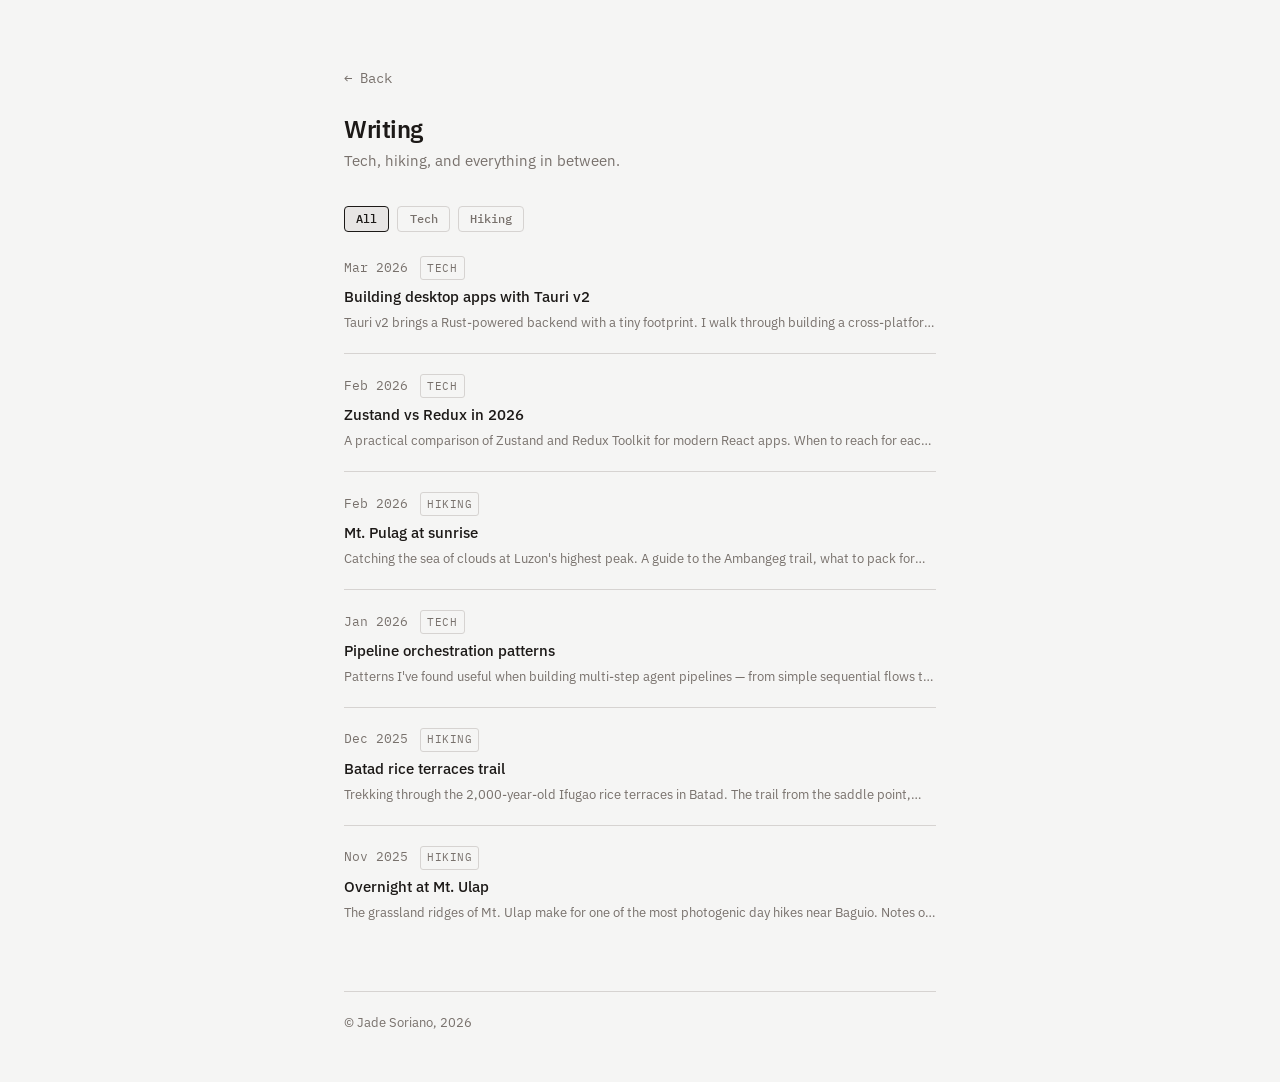
==== writing.html @ a35033ee "Initial commit: portfolio site with writing page and Spotify integration - Main page with intro, wri" ====
<!DOCTYPE html>
<html lang="en">
<head>
  <meta charset="UTF-8">
  <meta name="viewport" content="width=device-width, initial-scale=1.0">
  <title>Writing — Jade Soriano</title>

  <link rel="preconnect" href="https://fonts.googleapis.com">
  <link rel="preconnect" href="https://fonts.gstatic.com" crossorigin>
  <link href="https://fonts.googleapis.com/css2?family=IBM+Plex+Sans:ital,wght@0,300;0,400;0,500;0,600;1,300;1,400&family=IBM+Plex+Mono:wght@400;500&display=swap" rel="stylesheet">

  <link rel="icon" href="data:image/svg+xml,<svg xmlns='http://www.w3.org/2000/svg' viewBox='0 0 100 100'><text y='.9em' font-size='90'>~</text></svg>">

  <meta name="description" content="Writing by Jade Soriano — tech, hiking, and more.">

  <link rel="stylesheet" href="assets/css/styles.css">
</head>
<body>
  <main>
    <a href="index.html" class="back-link">&larr; Back</a>

    <header>
      <h1>Writing</h1>
      <p class="subtitle">Tech, hiking, and everything in between.</p>
    </header>

    <div class="filters">
      <button class="filter-btn active" data-filter="all">All</button>
      <button class="filter-btn" data-filter="tech">Tech</button>
      <button class="filter-btn" data-filter="hiking">Hiking</button>
    </div>

    <ul class="writing-list">
      <li id="tauri-v2" class="writing-item" data-category="tech" data-title="Building desktop apps with Tauri v2">
        <div class="writing-meta">
          <time>Mar 2026</time>
          <span class="writing-category">tech</span>
        </div>
        <h3>Building desktop apps with Tauri v2</h3>
        <p class="writing-snippet">Tauri v2 brings a Rust-powered backend with a tiny footprint. I walk through building a cross-platform desktop app from scratch...</p>
        <template class="writing-body">
          <p>Tauri v2 brings a Rust-powered backend with a tiny footprint. I walk through building a cross-platform desktop app from scratch, covering IPC, plugin system, and how it compares to Electron in real-world use.</p>
          <h4>Why Tauri?</h4>
          <p>If you've ever shipped an Electron app, you know the pain — <strong>200 MB+ bundles</strong>, high memory usage, and a Chromium instance per window. Tauri flips this by using the system webview and a Rust backend.</p>
          <ul>
            <li>Final binary size: <strong>~8 MB</strong> vs Electron's 200 MB+</li>
            <li>Memory usage: <strong>~30 MB</strong> idle vs 150 MB+</li>
            <li>Native OS integration via Rust plugins</li>
          </ul>
          <h4>Getting started</h4>
          <p>The v2 CLI scaffolds a project with your frontend framework of choice. I used <strong>React + TypeScript</strong> with Vite, but Svelte, Vue, and Solid all work out of the box.</p>
          <p>The IPC layer lets your frontend invoke Rust functions directly — type-safe and fast. No more REST APIs between your UI and backend logic.</p>
        </template>
      </li>

      <li id="zustand-vs-redux" class="writing-item" data-category="tech" data-title="Zustand vs Redux in 2026">
        <div class="writing-meta">
          <time>Feb 2026</time>
          <span class="writing-category">tech</span>
        </div>
        <h3>Zustand vs Redux in 2026</h3>
        <p class="writing-snippet">A practical comparison of Zustand and Redux Toolkit for modern React apps. When to reach for each, performance tradeoffs...</p>
        <template class="writing-body">
          <p>A practical comparison of Zustand and Redux Toolkit for modern React apps. When to reach for each, performance tradeoffs, and why I switched most of my projects to Zustand.</p>
          <h4>The case for Zustand</h4>
          <p>Zustand's API is <strong>remarkably simple</strong> — a single <code>create()</code> call gives you a store with no providers, no reducers, no action types. For most apps, this is all you need.</p>
          <h4>When Redux still wins</h4>
          <p>Redux Toolkit shines when you need <strong>middleware pipelines</strong>, time-travel debugging, or strict action logging. If your team is large and you want enforced patterns, RTK is still the safer bet.</p>
          <p>For everything else — side projects, small teams, fast iteration — Zustand gets out of the way and lets you <em>just write code</em>.</p>
        </template>
      </li>

      <li id="mt-pulag" class="writing-item" data-category="hiking" data-title="Mt. Pulag at sunrise">
        <div class="writing-meta">
          <time>Feb 2026</time>
          <span class="writing-category">hiking</span>
        </div>
        <h3>Mt. Pulag at sunrise</h3>
        <p class="writing-snippet">Catching the sea of clouds at Luzon's highest peak. A guide to the Ambangeg trail, what to pack for freezing temps...</p>
        <template class="writing-body">
          <p>Catching the sea of clouds at Luzon's highest peak. A guide to the Ambangeg trail, what to pack for freezing temps, and why this sunrise is worth the 2 AM start.</p>
          <h4>The trail</h4>
          <p>The <strong>Ambangeg trail</strong> is the easiest of the three routes — a well-maintained path through mossy forest that takes about 3-4 hours to summit. You start the hike around <strong>2 AM</strong> to catch sunrise.</p>
          <h4>What to bring</h4>
          <ul>
            <li>Thermal base layer — temps drop to <strong>0-5&deg;C</strong> at the summit</li>
            <li>Headlamp with fresh batteries</li>
            <li>Hot water in a thermos (you'll thank yourself later)</li>
          </ul>
          <p>When the clouds part and the <em>sea of clouds</em> stretches below you at golden hour, every shivering minute is worth it.</p>
        </template>
      </li>

      <li id="pipeline-patterns" class="writing-item" data-category="tech" data-title="Pipeline orchestration patterns">
        <div class="writing-meta">
          <time>Jan 2026</time>
          <span class="writing-category">tech</span>
        </div>
        <h3>Pipeline orchestration patterns</h3>
        <p class="writing-snippet">Patterns I've found useful when building multi-step agent pipelines — from simple sequential flows to conditional branching...</p>
        <template class="writing-body">
          <p>Patterns I've found useful when building multi-step agent pipelines — from simple sequential flows to conditional branching and parallel execution with retry logic.</p>
          <h4>Sequential pipelines</h4>
          <p>The simplest pattern: <strong>A &rarr; B &rarr; C</strong>. Each node runs after the previous one completes. Good for deterministic workflows where order matters.</p>
          <h4>Conditional branching</h4>
          <p>Add decision nodes that route to different paths based on output. Think of it like an <code>if/else</code> — the pipeline evaluates a condition and picks a branch.</p>
          <h4>Parallel with join</h4>
          <p>Fan out to <strong>multiple nodes simultaneously</strong>, then join results at a sync point. This is where you get real speed gains — especially when calling external APIs that can run concurrently.</p>
        </template>
      </li>

      <li id="batad" class="writing-item" data-category="hiking" data-title="Batad rice terraces trail">
        <div class="writing-meta">
          <time>Dec 2025</time>
          <span class="writing-category">hiking</span>
        </div>
        <h3>Batad rice terraces trail</h3>
        <p class="writing-snippet">Trekking through the 2,000-year-old Ifugao rice terraces in Batad. The trail from the saddle point, Tappiyah Falls...</p>
        <template class="writing-body">
          <p>Trekking through the 2,000-year-old Ifugao rice terraces in Batad. The trail from the saddle point, Tappiyah Falls, and staying with a local family overnight.</p>
          <h4>Getting there</h4>
          <p>From Banaue, it's a <strong>45-minute jeepney ride</strong> to the saddle point, then a steep descent into the amphitheater-shaped village of Batad. The terraces wrap around you in every direction.</p>
          <h4>Tappiyah Falls</h4>
          <p>A 1-hour trail from the village leads to <strong>Tappiyah Falls</strong> — a 21-meter cascade surrounded by jungle. The pool at the base is freezing but the perfect reward after the hike down.</p>
          <p>Staying overnight with a <em>local Ifugao family</em> is the best way to experience Batad. Home-cooked meals, stories about the terraces, and a stillness you won't find anywhere else.</p>
        </template>
      </li>

      <li id="mt-ulap" class="writing-item" data-category="hiking" data-title="Overnight at Mt. Ulap">
        <div class="writing-meta">
          <time>Nov 2025</time>
          <span class="writing-category">hiking</span>
        </div>
        <h3>Overnight at Mt. Ulap</h3>
        <p class="writing-snippet">The grassland ridges of Mt. Ulap make for one of the most photogenic day hikes near Baguio. Notes on the Ampucao trail...</p>
        <template class="writing-body">
          <p>The grassland ridges of Mt. Ulap make for one of the most photogenic day hikes near Baguio. Notes on the Ampucao trail, camping setup, and the golden hour views.</p>
          <h4>The Ampucao trail</h4>
          <p>Starting from <strong>Brgy. Ampucao</strong> in Itogon, the trail takes about 4-5 hours one way. You pass through pine forests, open grasslands, and rocky ridgelines with panoramic views of the Cordillera.</p>
          <h4>Camping at the summit</h4>
          <ul>
            <li>Flat camping area near the summit marker</li>
            <li>No water source — bring at least <strong>3 liters</strong></li>
            <li>Wind picks up after dark — stake your tent well</li>
          </ul>
          <p>Golden hour at Ulap is <em>unreal</em> — the ridges glow amber and the cloud formations over Benguet are endlessly layered.</p>
        </template>
      </li>
    </ul>

    <div class="modal-overlay" id="modal">
      <div class="modal">
        <button class="modal-close" id="modal-close">&times;</button>
        <h3 id="modal-title"></h3>
        <div class="modal-divider"></div>
        <div id="modal-body" class="modal-body"></div>
      </div>
    </div>

    <footer>
      <div class="divider"></div>
      <p>&copy; Jade Soriano, 2026</p>
    </footer>
  </main>

  <script>
    // Filters
    document.querySelectorAll('.filter-btn').forEach(function(btn) {
      btn.addEventListener('click', function() {
        var filter = this.getAttribute('data-filter');
        document.querySelectorAll('.filter-btn').forEach(function(b) {
          b.classList.remove('active');
        });
        this.classList.add('active');
        document.querySelectorAll('.writing-item').forEach(function(item) {
          if (filter === 'all' || item.getAttribute('data-category') === filter) {
            item.removeAttribute('data-hidden');
          } else {
            item.setAttribute('data-hidden', 'true');
          }
        });
      });
    });

    // Modal
    var modal = document.getElementById('modal');
    var modalTitle = document.getElementById('modal-title');
    var modalBody = document.getElementById('modal-body');

    function closeModal() {
      modal.classList.remove('open');
      history.replaceState(null, '', window.location.pathname);
    }

    document.querySelectorAll('.writing-item').forEach(function(item) {
      item.addEventListener('click', function() {
        modalTitle.textContent = this.getAttribute('data-title');
        var tpl = this.querySelector('.writing-body');
        modalBody.innerHTML = tpl ? tpl.innerHTML : '';
        modal.classList.add('open');
        history.replaceState(null, '', '#' + this.id);
      });
    });

    document.getElementById('modal-close').addEventListener('click', closeModal);

    modal.addEventListener('click', function(e) {
      if (e.target === modal) closeModal();
    });

    document.addEventListener('keydown', function(e) {
      if (e.key === 'Escape') closeModal();
    });

    // Open from hash on load
    if (window.location.hash) {
      var target = document.querySelector(window.location.hash);
      if (target) target.click();
    }
  </script>
</body>
</html>
---- assets/css/styles.css ----
*,
*::before,
*::after {
  margin: 0;
  padding: 0;
  box-sizing: border-box;
}

:root {
  --bg: #f5f5f4;
  --text: #1c1917;
  --text-secondary: #78716c;
  --accent: #292524;
  --link: #1c1917;
  --link-hover: #78716c;
  --divider: #d6d3d1;
  --track-bg: #e7e5e4;
}

@media (prefers-color-scheme: dark) {
  :root {
    --bg: #1c1917;
    --text: #e7e5e4;
    --text-secondary: #a8a29e;
    --accent: #e7e5e4;
    --link: #e7e5e4;
    --link-hover: #a8a29e;
    --divider: #44403c;
    --track-bg: #292524;
  }
}

html {
  font-size: 16px;
  -webkit-font-smoothing: antialiased;
  -moz-osx-font-smoothing: grayscale;
}

body {
  font-family: 'IBM Plex Sans', -apple-system, sans-serif;
  background: var(--bg);
  color: var(--text);
  line-height: 1.7;
  display: flex;
  justify-content: center;
  min-height: 100vh;
}

main {
  max-width: 640px;
  width: 100%;
  padding: 4rem 1.5rem 3rem;
}

/* Header */
header {
  margin-bottom: 2rem;
}

.header-row {
  display: flex;
  justify-content: space-between;
  align-items: flex-start;
}

.cv-btn {
  display: inline-flex;
  align-items: center;
  gap: 0.35rem;
  font-size: 0.75rem;
  font-family: 'IBM Plex Mono', monospace;
  font-weight: 500;
  text-decoration: none;
  color: var(--text-secondary);
  border: 1px solid var(--divider);
  border-radius: 4px;
  padding: 0.3rem 0.6rem;
  transition: color 0.15s ease, border-color 0.15s ease;
  white-space: nowrap;
  margin-top: 0.25rem;
}

.cv-btn:hover {
  color: var(--text);
  border-color: var(--text-secondary);
}

h1 {
  font-size: 1.5rem;
  font-weight: 600;
  letter-spacing: -0.02em;
  line-height: 1.3;
}

.subtitle {
  color: var(--text-secondary);
  font-size: 0.95rem;
  margin-top: 0.15rem;
}

/* Sections */
section {
  margin-bottom: 2.5rem;
}

.intro p {
  margin-bottom: 0.75rem;
  font-size: 0.95rem;
}

.intro p:last-child {
  margin-bottom: 0;
}

strong {
  font-weight: 500;
}

h2 {
  font-size: 0.85rem;
  font-weight: 500;
  text-transform: uppercase;
  letter-spacing: 0.06em;
  color: var(--text-secondary);
  margin-bottom: 0.5rem;
}

h3 {
  font-size: 0.9rem;
  font-weight: 500;
  margin-bottom: 0.75rem;
  color: var(--text);
}

.divider {
  height: 1px;
  background: var(--divider);
  margin-bottom: 1.25rem;
}

/* Links */
a {
  color: var(--link);
  text-decoration-thickness: 1px;
  text-underline-offset: 2px;
  transition: color 0.15s ease;
}

a:hover {
  color: var(--link-hover);
}

/* Skills */
.skill-grid {
  display: grid;
  grid-template-columns: 1fr 1fr;
  gap: 1rem 2rem;
}

@media (max-width: 500px) {
  .skill-grid {
    grid-template-columns: 1fr;
    gap: 0.75rem;
  }
}

.skill-group h3 {
  font-size: 0.8rem;
  font-family: 'IBM Plex Mono', monospace;
  color: var(--text-secondary);
  text-transform: uppercase;
  letter-spacing: 0.04em;
  margin-bottom: 0.2rem;
}

.skill-group p {
  font-size: 0.9rem;
  line-height: 1.5;
}

/* Career */
.timeline {
  list-style: none;
}

.timeline-item {
  margin-bottom: 1.25rem;
}

.timeline-item:last-child {
  margin-bottom: 0;
}

.timeline-header {
  display: flex;
  justify-content: space-between;
  align-items: baseline;
  gap: 1rem;
}

.timeline-header strong {
  font-size: 0.95rem;
  font-weight: 500;
}

.timeline-header time {
  font-size: 0.8rem;
  font-family: 'IBM Plex Mono', monospace;
  color: var(--text-secondary);
  white-space: nowrap;
}

.timeline-company {
  font-size: 0.85rem;
  color: var(--text-secondary);
  margin-top: 0.1rem;
}

.timeline-desc {
  font-size: 0.9rem;
  margin-top: 0.25rem;
}

/* Projects */
.project-list {
  list-style: none;
}

.project-item {
  margin-bottom: 1rem;
}

.project-item:last-child {
  margin-bottom: 0;
}

.project-header a {
  font-size: 0.95rem;
}

.project-desc {
  font-size: 0.9rem;
  color: var(--text-secondary);
  margin-top: 0.15rem;
  line-height: 1.5;
}

/* Posts grid */
.posts-grid {
  display: grid;
  grid-template-columns: 1fr 1fr;
  gap: 2rem;
}

@media (max-width: 500px) {
  .posts-grid {
    grid-template-columns: 1fr;
    gap: 1.5rem;
  }
}

.post-list {
  list-style: none;
}

.post-list li {
  margin-bottom: 0.6rem;
  display: flex;
  flex-direction: column;
}

.post-list a {
  font-size: 0.95rem;
  line-height: 1.4;
}

.view-all {
  display: inline-block;
  margin-top: 1rem;
  font-size: 0.8rem;
  font-family: 'IBM Plex Mono', monospace;
  text-decoration: none;
  color: var(--text-secondary);
}

.view-all:hover {
  color: var(--text);
}

.post-list time {
  font-size: 0.8rem;
  color: var(--text-secondary);
  font-family: 'IBM Plex Mono', monospace;
}

/* Now playing */
.now-playing {
  display: block;
  background: var(--track-bg);
  border-radius: 8px;
  padding: 1.25rem;
  position: relative;
  text-decoration: none;
  color: var(--text);
  transition: opacity 0.15s ease;
}

.now-playing:hover {
  color: var(--text);
  opacity: 0.8;
}

.track-info {
  display: grid;
  grid-template-columns: auto 1fr;
  gap: 0.15rem 0.75rem;
  margin-bottom: 0.5rem;
}

.listen-meta {
  display: grid;
  grid-template-columns: auto 1fr;
  gap: 0.15rem 0.75rem;
}

.label {
  font-size: 0.75rem;
  font-family: 'IBM Plex Mono', monospace;
  color: var(--text-secondary);
  text-transform: uppercase;
  letter-spacing: 0.04em;
  align-self: center;
}

.value {
  font-size: 0.9rem;
  align-self: center;
}

.track-name {
  font-weight: 500;
}

.spotify-icon {
  position: absolute;
  top: 1.25rem;
  right: 1.25rem;
  color: var(--text-secondary);
  opacity: 0.5;
}

/* Writing page */
.back-link {
  font-size: 0.85rem;
  font-family: 'IBM Plex Mono', monospace;
  text-decoration: none;
  color: var(--text-secondary);
  display: inline-block;
  margin-bottom: 1.5rem;
}

.back-link:hover {
  color: var(--text);
}

.filters {
  display: flex;
  gap: 0.5rem;
  margin-bottom: 1.5rem;
  flex-wrap: wrap;
}

.filter-btn {
  font-size: 0.75rem;
  font-family: 'IBM Plex Mono', monospace;
  font-weight: 500;
  background: none;
  border: 1px solid var(--divider);
  border-radius: 4px;
  padding: 0.3rem 0.7rem;
  color: var(--text-secondary);
  cursor: pointer;
  transition: color 0.15s ease, border-color 0.15s ease, background 0.15s ease;
}

.filter-btn:hover {
  color: var(--text);
  border-color: var(--text-secondary);
}

.filter-btn.active {
  color: var(--text);
  border-color: var(--text);
  background: var(--track-bg);
}

.writing-list {
  list-style: none;
}

.writing-item {
  margin-bottom: 1.25rem;
  padding-bottom: 1.25rem;
  border-bottom: 1px solid var(--divider);
}

.writing-item:last-child {
  border-bottom: none;
}

.writing-item[data-hidden="true"] {
  display: none;
}

.writing-meta {
  display: flex;
  align-items: baseline;
  gap: 0.75rem;
  margin-bottom: 0.25rem;
}

.writing-meta time {
  font-size: 0.8rem;
  font-family: 'IBM Plex Mono', monospace;
  color: var(--text-secondary);
}

.writing-category {
  font-size: 0.7rem;
  font-family: 'IBM Plex Mono', monospace;
  text-transform: uppercase;
  letter-spacing: 0.04em;
  color: var(--text-secondary);
  border: 1px solid var(--divider);
  border-radius: 3px;
  padding: 0.1rem 0.4rem;
}

.writing-item {
  cursor: pointer;
  transition: opacity 0.15s ease;
}

.writing-item:hover {
  opacity: 0.7;
}

.writing-item h3 {
  font-size: 0.95rem;
  font-weight: 500;
  margin-bottom: 0.2rem;
}

.writing-snippet {
  font-size: 0.82rem;
  line-height: 1.5;
  color: var(--text-secondary);
  display: -webkit-box;
  -webkit-line-clamp: 1;
  -webkit-box-orient: vertical;
  overflow: hidden;
}

/* Modal */
.modal-overlay {
  display: none;
  position: fixed;
  inset: 0;
  background: rgba(0, 0, 0, 0.4);
  z-index: 100;
  justify-content: center;
  align-items: center;
  padding: 1.5rem;
}

.modal-overlay.open {
  display: flex;
}

.modal {
  background: var(--bg);
  border: 1px solid var(--divider);
  border-radius: 8px;
  max-width: 520px;
  width: 100%;
  padding: 1.75rem;
  position: relative;
}

.modal h3 {
  font-size: 1rem;
  font-weight: 500;
  margin-bottom: 0.75rem;
  padding-right: 1.5rem;
}

.modal-body {
  max-height: 60vh;
  overflow-y: auto;
}

.modal-divider {
  height: 1px;
  background: var(--divider);
  margin-bottom: 0.75rem;
}

.modal-body p {
  font-size: 0.9rem;
  line-height: 1.7;
  color: var(--text-secondary);
  margin-bottom: 0.6rem;
}

.modal-body p:last-child {
  margin-bottom: 0;
}

.modal-body h4 {
  font-size: 0.85rem;
  font-weight: 500;
  margin-top: 1rem;
  margin-bottom: 0.3rem;
  color: var(--text);
}

.modal-body ul {
  list-style: disc;
  padding-left: 1.25rem;
  margin-bottom: 0.6rem;
}

.modal-body li {
  font-size: 0.9rem;
  line-height: 1.6;
  color: var(--text-secondary);
  margin-bottom: 0.2rem;
}

.modal-body code {
  font-family: 'IBM Plex Mono', monospace;
  font-size: 0.82rem;
  background: var(--track-bg);
  padding: 0.1rem 0.35rem;
  border-radius: 3px;
}

.modal-body strong {
  color: var(--text);
}

.modal-body em {
  font-style: italic;
}

.modal-close {
  position: absolute;
  top: 1rem;
  right: 1rem;
  background: none;
  border: none;
  font-size: 1.25rem;
  color: var(--text-secondary);
  cursor: pointer;
  padding: 0.25rem;
  line-height: 1;
  transition: color 0.15s ease;
}

.modal-close:hover {
  color: var(--text);
}

/* Elsewhere */
.elsewhere p {
  font-size: 0.95rem;
}

/* Footer */
footer {
  margin-top: 3rem;
}

footer p {
  font-size: 0.8rem;
  color: var(--text-secondary);
}
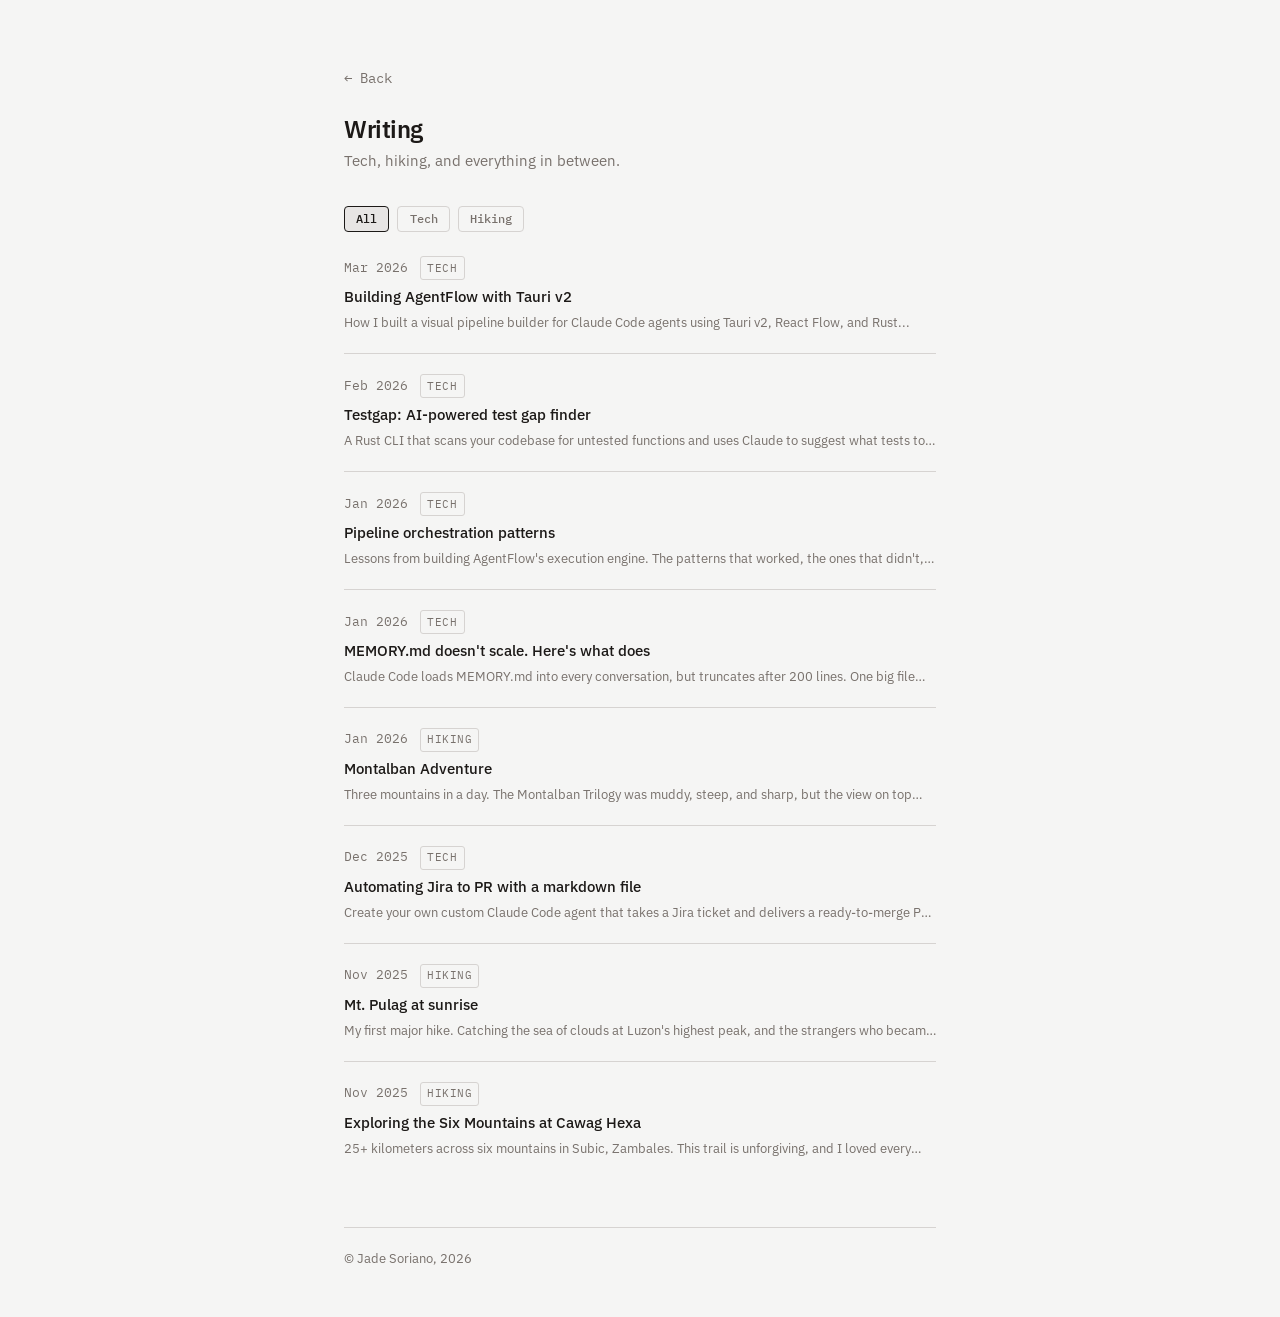
==== commit 3dcf9797: "Enhance writing section, add interactive hover sounds, and update content - Replace placeholder tech" ====
--- a/writing.html
+++ b/writing.html
@@ -3,7 +3,7 @@
 <head>
   <meta charset="UTF-8">
   <meta name="viewport" content="width=device-width, initial-scale=1.0">
-  <title>Writing — Jade Soriano</title>
+  <title>Writing | Jade Soriano</title>
 
   <link rel="preconnect" href="https://fonts.googleapis.com">
   <link rel="preconnect" href="https://fonts.gstatic.com" crossorigin>
@@ -11,7 +11,7 @@
 
   <link rel="icon" href="data:image/svg+xml,<svg xmlns='http://www.w3.org/2000/svg' viewBox='0 0 100 100'><text y='.9em' font-size='90'>~</text></svg>">
 
-  <meta name="description" content="Writing by Jade Soriano — tech, hiking, and more.">
+  <meta name="description" content="Writing by Jade Soriano. Tech, hiking, and more.">
 
   <link rel="stylesheet" href="assets/css/styles.css">
 </head>
@@ -31,119 +31,212 @@
     </div>
 
     <ul class="writing-list">
-      <li id="tauri-v2" class="writing-item" data-category="tech" data-title="Building desktop apps with Tauri v2">
+      <li id="agent-flow" class="writing-item" data-category="tech" data-title="Building AgentFlow with Tauri v2">
         <div class="writing-meta">
           <time>Mar 2026</time>
           <span class="writing-category">tech</span>
         </div>
-        <h3>Building desktop apps with Tauri v2</h3>
-        <p class="writing-snippet">Tauri v2 brings a Rust-powered backend with a tiny footprint. I walk through building a cross-platform desktop app from scratch...</p>
-        <template class="writing-body">
-          <p>Tauri v2 brings a Rust-powered backend with a tiny footprint. I walk through building a cross-platform desktop app from scratch, covering IPC, plugin system, and how it compares to Electron in real-world use.</p>
-          <h4>Why Tauri?</h4>
-          <p>If you've ever shipped an Electron app, you know the pain — <strong>200 MB+ bundles</strong>, high memory usage, and a Chromium instance per window. Tauri flips this by using the system webview and a Rust backend.</p>
+        <h3>Building AgentFlow with Tauri v2</h3>
+        <p class="writing-snippet">How I built a visual pipeline builder for Claude Code agents using Tauri v2, React Flow, and Rust...</p>
+        <template class="writing-body">
+          <p>AgentFlow is a desktop app for visually building, managing, and running Claude Code agent pipelines. I built it with Tauri v2, and here's what I learned shipping a real Rust + React desktop app.</p>
+          <h4>What it does</h4>
+          <p>The core idea is simple: a <strong>drag-and-drop canvas</strong> where you wire together AI tasks, shell commands, git operations, and approval gates into executable pipelines. Think of it as a visual orchestration layer for Claude Code.</p>
           <ul>
-            <li>Final binary size: <strong>~8 MB</strong> vs Electron's 200 MB+</li>
-            <li>Memory usage: <strong>~30 MB</strong> idle vs 150 MB+</li>
-            <li>Native OS integration via Rust plugins</li>
+            <li><strong>6 node types:</strong> AI Task, Shell, Git, Parallel, Approval Gate, Sub-pipeline</li>
+            <li><strong>One-click execution</strong> with real-time status animations and streaming logs</li>
+            <li><strong>Cost tracking</strong> with per-node token estimates in USD, budget limits, and a cost dashboard</li>
+            <li><strong>Resume from failure</strong> so you can pick up where a pipeline broke without re-running everything</li>
           </ul>
-          <h4>Getting started</h4>
-          <p>The v2 CLI scaffolds a project with your frontend framework of choice. I used <strong>React + TypeScript</strong> with Vite, but Svelte, Vue, and Solid all work out of the box.</p>
-          <p>The IPC layer lets your frontend invoke Rust functions directly — type-safe and fast. No more REST APIs between your UI and backend logic.</p>
-        </template>
-      </li>
-
-      <li id="zustand-vs-redux" class="writing-item" data-category="tech" data-title="Zustand vs Redux in 2026">
+          <h4>The stack</h4>
+          <p>Tauri v2 made this feasible as a solo project. The frontend is <strong>React 19 + TypeScript</strong> with React Flow for the canvas editor and Zustand for state. The backend is <strong>Rust with Tokio</strong> for async pipeline execution and SQLite for persistence.</p>
+          <p>The IPC layer is the best part. The frontend invokes Rust functions directly, type-safe and fast. No HTTP server, no serialization overhead. Pipelines are stored as JSON in <code>.claude/pipelines/</code> and auto-generate <code>.claude/agents/*.md</code> files, so everything stays compatible with the Claude Code CLI.</p>
+          <h4>Lessons learned</h4>
+          <p>Tauri's tiny footprint is real. The final binary is <strong>~8 MB</strong> versus Electron's 200 MB+. But the tradeoff is maturity: you'll write more Rust plumbing yourself. For a project like this where the backend <em>is</em> the product, that's actually a feature.</p>
+          <p>Interested? Check out <a href="https://agent-flow-site.vercel.app/" target="_blank" rel="noopener">the AgentFlow site</a> for docs and downloads.</p>
+        </template>
+      </li>
+
+      <li id="testgap" class="writing-item" data-category="tech" data-title="Testgap: AI-powered test gap finder">
         <div class="writing-meta">
           <time>Feb 2026</time>
           <span class="writing-category">tech</span>
         </div>
-        <h3>Zustand vs Redux in 2026</h3>
-        <p class="writing-snippet">A practical comparison of Zustand and Redux Toolkit for modern React apps. When to reach for each, performance tradeoffs...</p>
-        <template class="writing-body">
-          <p>A practical comparison of Zustand and Redux Toolkit for modern React apps. When to reach for each, performance tradeoffs, and why I switched most of my projects to Zustand.</p>
-          <h4>The case for Zustand</h4>
-          <p>Zustand's API is <strong>remarkably simple</strong> — a single <code>create()</code> call gives you a store with no providers, no reducers, no action types. For most apps, this is all you need.</p>
-          <h4>When Redux still wins</h4>
-          <p>Redux Toolkit shines when you need <strong>middleware pipelines</strong>, time-travel debugging, or strict action logging. If your team is large and you want enforced patterns, RTK is still the safer bet.</p>
-          <p>For everything else — side projects, small teams, fast iteration — Zustand gets out of the way and lets you <em>just write code</em>.</p>
+        <h3>Testgap: AI-powered test gap finder</h3>
+        <p class="writing-snippet">A Rust CLI that scans your codebase for untested functions and uses Claude to suggest what tests to write...</p>
+        <template class="writing-body">
+          <p>Testgap is a CLI tool I built in Rust that scans your codebase for untested functions and uses Claude AI to suggest what tests to write first. It's the tool I wished existed every time I joined a project with spotty coverage.</p>
+          <h4>How it works</h4>
+          <p>Under the hood, testgap uses <strong>tree-sitter</strong> to parse function definitions across your codebase, then maps them against existing test files to find gaps. Each untested function gets a severity classification:</p>
+          <ul>
+            <li><strong>Critical:</strong> public functions with high complexity</li>
+            <li><strong>Warning:</strong> public functions with low complexity</li>
+            <li><strong>Info:</strong> private/internal functions</li>
+          </ul>
+          <h4>AI-powered suggestions</h4>
+          <p>The real value comes when you enable the AI layer. Testgap sends untested functions to Claude and gets back <strong>risk assessments</strong> and concrete test suggestions, so you know not just <em>what</em> to test but <em>how</em>. You can also run <code>--no-ai</code> for free static analysis only.</p>
+          <h4>Built for CI</h4>
+          <p>Testgap outputs in human-readable, JSON, and Markdown formats. Use <code>--fail-on-critical</code> as a CI gate to catch untested public APIs before they ship. It supports <strong>Rust, TypeScript, Python, and Go</strong> out of the box.</p>
+          <p>Check out <a href="https://testgap-site.vercel.app/" target="_blank" rel="noopener">the Testgap site</a> for docs and installation.</p>
+        </template>
+      </li>
+
+      <li id="pipeline-patterns" class="writing-item" data-category="tech" data-title="Pipeline orchestration patterns">
+        <div class="writing-meta">
+          <time>Jan 2026</time>
+          <span class="writing-category">tech</span>
+        </div>
+        <h3>Pipeline orchestration patterns</h3>
+        <p class="writing-snippet">Lessons from building AgentFlow's execution engine. The patterns that worked, the ones that didn't, and why agent pipelines are different...</p>
+        <template class="writing-body">
+          <p>While building <a href="https://agent-flow-site.vercel.app/" target="_blank" rel="noopener">AgentFlow</a>, I had to figure out how to orchestrate multi-step AI workflows reliably. These are the patterns that survived contact with real use.</p>
+          <h4>Sequential chains</h4>
+          <p>The simplest pattern: <strong>A &rarr; B &rarr; C</strong>. Each node runs after the previous one completes. This works well for deterministic workflows like running tests, then lint, then deploy. But with LLM nodes, the output of step A shapes what step B even <em>means</em>, so you need to think carefully about what context flows between nodes.</p>
+          <h4>Parallel fan-out with join</h4>
+          <p>Fan out to <strong>multiple nodes simultaneously</strong>, then collect results at a sync point. This is where real speed gains come from. In AgentFlow, a Parallel node spins up concurrent tasks via Tokio and waits for all branches to resolve before continuing. The tricky part is deciding what to do when one branch fails. Do you cancel the others, or let them finish?</p>
+          <h4>Approval gates</h4>
+          <p>Not every step should run automatically. Approval gates pause execution and wait for <strong>human review</strong> before continuing. I use these before destructive operations. A pipeline might generate a migration, but a human should confirm before it runs <code>DROP TABLE</code>. The gate stores the pending state so you can close your laptop and approve later.</p>
+          <h4>Resume from failure</h4>
+          <p>This is the pattern I'm most glad I built. When a node fails, the pipeline saves its state: which nodes completed, their outputs, where it broke. You fix the issue and <strong>resume from the failed node</strong> without re-running everything before it. With LLM calls that cost real money, re-running a 10-step pipeline because step 8 hit a rate limit is painful.</p>
+          <h4>Cost-aware execution</h4>
+          <p>Agent pipelines aren't free. Each AI Task node has a <strong>per-node token cost estimate</strong>, and the execution engine tracks spend in real time. You can set budget limits so if a pipeline is about to blow past its cap, it stops early instead of burning through your API credits. This turned out to be one of the most-used features.</p>
+          <h4>What's different about agent pipelines</h4>
+          <p>Traditional orchestration (Airflow, Step Functions) assumes deterministic tasks. Agent pipelines are different: outputs are <strong>non-deterministic</strong>, a single node might stream tokens for 30 seconds, and context window limits mean you can't just pass everything forward. Designing for this means smaller nodes with explicit context boundaries, and treating retries as <em>new attempts</em> rather than replays.</p>
+        </template>
+      </li>
+
+      <li id="memory-md" class="writing-item" data-category="tech" data-title="MEMORY.md doesn't scale. Here's what does">
+        <div class="writing-meta">
+          <time>Jan 2026</time>
+          <span class="writing-category">tech</span>
+        </div>
+        <h3>MEMORY.md doesn't scale. Here's what does</h3>
+        <p class="writing-snippet">Claude Code loads MEMORY.md into every conversation, but truncates after 200 lines. One big file means lost context...</p>
+        <template class="writing-body">
+          <p>Claude Code loads <code>MEMORY.md</code> into every conversation, but truncates after 200 lines. One big file = lost context.</p>
+          <p>The fix is simple: break it into topic files. Keep <code>MEMORY.md</code> as a lean index that links out to detailed files.</p>
+          <pre><code>~/.claude/project-path/memory/
+  MEMORY.md                   → index (under 200 lines)
+  plan-phases.md              → 9-phase implementation plan
+  architecture-decisions.md
+  docker-infra.md
+  deferred-items.md</code></pre>
+          <p>Claude loads the index every time, then reads topic files only when relevant. No truncation, no wasted context.</p>
+          <h4>Why this works</h4>
+          <p>Same idea as <code>.claude/agents/</code>. A small markdown file that gives Claude exactly what it needs. <strong>Structure > bulk.</strong> The index tells Claude what exists and where to find it. The topic files hold the real detail (architecture decisions, infrastructure notes, deferred work) without competing for those 200 lines.</p>
+          <h4>Get started</h4>
+          <p>Just ask Claude: <em>"Break my MEMORY.md into topic files. Keep the main file as an index under 200 lines, and move detailed sections into separate .md files in the same memory directory."</em></p>
+        </template>
+      </li>
+
+      <li id="montalban" class="writing-item" data-category="hiking" data-title="Montalban Adventure">
+        <div class="writing-meta">
+          <time>Jan 2026</time>
+          <span class="writing-category">hiking</span>
+        </div>
+        <h3>Montalban Adventure</h3>
+        <p class="writing-snippet">Three mountains in a day. The Montalban Trilogy was muddy, steep, and sharp, but the view on top made all of it worth it...</p>
+        <template class="writing-body">
+          <img class="writing-photo" src="assets/images/montalban.jpg" alt="Montalban Trilogy hike" />
+          <p>We did the Montalban Trilogy: <strong>Mt. Binacayan</strong>, <strong>Mt. Pamitinan</strong>, and <strong>Mt. Hapunang Banoi</strong>, all three summits in a single day. It's in Rodriguez, Rizal, about an hour from Manila.</p>
+          <h4>The climb</h4>
+          <p>It was challenging. There's a lot of uphill bouldering over limestone, long steep ascents that don't let up, and the rocks are <em>sharp</em>. You feel it in your hands as much as your legs. It rained a bit too, which made the trail muddy and slippery on some sections.</p>
+          <p>But the view from the top was really worth it. You can see the whole valley stretching out, Wawa Dam below, and if you're lucky, a sea of clouds rolling through in the morning.</p>
+          <h4>The junction</h4>
+          <p>Between the summits there's a junction where we took a quick rest. Everyone just sat on the rocks, caught their breath, drank water, and looked at each other like "we're really doing all three." Then we kept going.</p>
+          <h4>Would I do it again?</h4>
+          <p>Absolutely. It's not a beginner trail, but if you've done a few hikes before, the Trilogy is doable in a day. Just bring gloves for the bouldering, wear pants you don't mind getting muddy, and start early.</p>
+        </template>
+      </li>
+
+      <li id="jira-to-pr" class="writing-item" data-category="tech" data-title="Automating Jira to PR with a markdown file">
+        <div class="writing-meta">
+          <time>Dec 2025</time>
+          <span class="writing-category">tech</span>
+        </div>
+        <h3>Automating Jira to PR with a markdown file</h3>
+        <p class="writing-snippet">Create your own custom Claude Code agent that takes a Jira ticket and delivers a ready-to-merge PR. It's just a markdown file...</p>
+        <template class="writing-body">
+          <p>Create your own custom agent that takes a Jira ticket and delivers a ready-to-merge PR, end to end. The entire thing is a markdown file in <code>.claude/agents/</code>.</p>
+          <p>Here's the gist of mine:</p>
+          <pre><code># Ticket-to-PR Agent
+
+Complete development pipeline: takes a Jira
+ticket and delivers a ready-to-merge PR.
+
+## Full Pipeline
+Jira Ticket &rarr; Worktree &rarr; Implement
+&rarr; Test &rarr; Fix &rarr; Changelog
+&rarr; Commit &rarr; Sync Develop &rarr; Push &rarr; PR
+
+## Phase 1: Setup
+- Parse input (Jira key, URL, or description)
+- Fetch ticket details via Atlassian MCP
+- Create worktree from latest develop
+
+## Phase 2: Implement
+- Plan before coding
+- Follow project conventions
+- Write tests (Pest / Vitest)
+
+## Phase 3: Ship
+- Run tests, fix failures
+- Update CHANGELOG.md
+- Commit, merge latest develop, push, open PR</code></pre>
+          <p>I just type <code>ticket-to-pr ML-305</code> in Claude Code and it handles everything: fetching the Jira ticket, scaffolding, implementation, tests, and PR submission.</p>
+          <h4>Why this works</h4>
+          <p>Claude Code agents are just markdown instructions. No framework, no SDK, no build step. You describe the workflow in plain English with enough specificity (branch naming conventions, test commands, commit message format) and the agent follows it. The file lives in your repo, so your whole team gets it on <code>git pull</code>.</p>
+          <h4>Get started</h4>
+          <p>To create your own, just ask Claude: <em>"Create a custom agent in <code>.claude/agents/</code> that [describe your workflow]."</em> Use the structure above as a starting point. The key is being explicit about your project's conventions (directory structure, test framework, commit format) so the agent produces code that looks like yours.</p>
         </template>
       </li>
 
       <li id="mt-pulag" class="writing-item" data-category="hiking" data-title="Mt. Pulag at sunrise">
         <div class="writing-meta">
-          <time>Feb 2026</time>
+          <time>Nov 2025</time>
           <span class="writing-category">hiking</span>
         </div>
         <h3>Mt. Pulag at sunrise</h3>
-        <p class="writing-snippet">Catching the sea of clouds at Luzon's highest peak. A guide to the Ambangeg trail, what to pack for freezing temps...</p>
-        <template class="writing-body">
-          <p>Catching the sea of clouds at Luzon's highest peak. A guide to the Ambangeg trail, what to pack for freezing temps, and why this sunrise is worth the 2 AM start.</p>
+        <p class="writing-snippet">My first major hike. Catching the sea of clouds at Luzon's highest peak, and the strangers who became friends along the way...</p>
+        <template class="writing-body">
+          <video class="writing-video" src="assets/videos/pulag.mp4" controls playsinline preload="metadata"></video>
+          <p>This was my first major hike, and honestly, it ruined me for regular weekends.</p>
+          <p><a href="https://www.google.com/search?q=mt.+pulag" target="_blank" rel="noopener">Mt. Pulag</a> is Luzon's highest peak at <strong>2,922 meters</strong>. You hike through mossy forest in the dark, starting around 2 AM, freezing and half-awake. Then the sun breaks through a sea of clouds and suddenly none of that matters.</p>
+          <h4>The people made it</h4>
+          <p>The trail itself is beautiful, but it's the people I remember most. Strangers at the homestay the night before became friends by the time we hit the summit. We shared stories over instant coffee, cracked jokes on the trail when our legs were giving out, and passed around whatever food anyone had left. Someone had a thermos of hot chocolate that became the most valuable thing on the mountain.</p>
+          <p>There's something about shivering together at 3 AM on a dirt trail that fast-tracks a friendship.</p>
           <h4>The trail</h4>
-          <p>The <strong>Ambangeg trail</strong> is the easiest of the three routes — a well-maintained path through mossy forest that takes about 3-4 hours to summit. You start the hike around <strong>2 AM</strong> to catch sunrise.</p>
+          <p>We took the <strong>Ambangeg trail</strong>, the most accessible of the three routes. It's a well-maintained path, about 3-4 hours to summit. Not technical, but the cold and the altitude make it real enough.</p>
           <h4>What to bring</h4>
           <ul>
-            <li>Thermal base layer — temps drop to <strong>0-5&deg;C</strong> at the summit</li>
+            <li>Thermal base layer, since temps drop to <strong>0-5&deg;C</strong> at the summit</li>
             <li>Headlamp with fresh batteries</li>
             <li>Hot water in a thermos (you'll thank yourself later)</li>
+            <li>Extra food to share. It's the best icebreaker</li>
           </ul>
-          <p>When the clouds part and the <em>sea of clouds</em> stretches below you at golden hour, every shivering minute is worth it.</p>
-        </template>
-      </li>
-
-      <li id="pipeline-patterns" class="writing-item" data-category="tech" data-title="Pipeline orchestration patterns">
-        <div class="writing-meta">
-          <time>Jan 2026</time>
-          <span class="writing-category">tech</span>
-        </div>
-        <h3>Pipeline orchestration patterns</h3>
-        <p class="writing-snippet">Patterns I've found useful when building multi-step agent pipelines — from simple sequential flows to conditional branching...</p>
-        <template class="writing-body">
-          <p>Patterns I've found useful when building multi-step agent pipelines — from simple sequential flows to conditional branching and parallel execution with retry logic.</p>
-          <h4>Sequential pipelines</h4>
-          <p>The simplest pattern: <strong>A &rarr; B &rarr; C</strong>. Each node runs after the previous one completes. Good for deterministic workflows where order matters.</p>
-          <h4>Conditional branching</h4>
-          <p>Add decision nodes that route to different paths based on output. Think of it like an <code>if/else</code> — the pipeline evaluates a condition and picks a branch.</p>
-          <h4>Parallel with join</h4>
-          <p>Fan out to <strong>multiple nodes simultaneously</strong>, then join results at a sync point. This is where you get real speed gains — especially when calling external APIs that can run concurrently.</p>
-        </template>
-      </li>
-
-      <li id="batad" class="writing-item" data-category="hiking" data-title="Batad rice terraces trail">
-        <div class="writing-meta">
-          <time>Dec 2025</time>
-          <span class="writing-category">hiking</span>
-        </div>
-        <h3>Batad rice terraces trail</h3>
-        <p class="writing-snippet">Trekking through the 2,000-year-old Ifugao rice terraces in Batad. The trail from the saddle point, Tappiyah Falls...</p>
-        <template class="writing-body">
-          <p>Trekking through the 2,000-year-old Ifugao rice terraces in Batad. The trail from the saddle point, Tappiyah Falls, and staying with a local family overnight.</p>
-          <h4>Getting there</h4>
-          <p>From Banaue, it's a <strong>45-minute jeepney ride</strong> to the saddle point, then a steep descent into the amphitheater-shaped village of Batad. The terraces wrap around you in every direction.</p>
-          <h4>Tappiyah Falls</h4>
-          <p>A 1-hour trail from the village leads to <strong>Tappiyah Falls</strong> — a 21-meter cascade surrounded by jungle. The pool at the base is freezing but the perfect reward after the hike down.</p>
-          <p>Staying overnight with a <em>local Ifugao family</em> is the best way to experience Batad. Home-cooked meals, stories about the terraces, and a stillness you won't find anywhere else.</p>
-        </template>
-      </li>
-
-      <li id="mt-ulap" class="writing-item" data-category="hiking" data-title="Overnight at Mt. Ulap">
+          <p>When the clouds parted and the <em>sea of clouds</em> stretched out below us at golden hour, everyone just stood there, quiet for the first time all night. That moment alone was worth every shivering minute.</p>
+        </template>
+      </li>
+
+      <li id="cawag-hexa" class="writing-item" data-category="hiking" data-title="Exploring the Six Mountains at Cawag Hexa">
         <div class="writing-meta">
           <time>Nov 2025</time>
           <span class="writing-category">hiking</span>
         </div>
-        <h3>Overnight at Mt. Ulap</h3>
-        <p class="writing-snippet">The grassland ridges of Mt. Ulap make for one of the most photogenic day hikes near Baguio. Notes on the Ampucao trail...</p>
-        <template class="writing-body">
-          <p>The grassland ridges of Mt. Ulap make for one of the most photogenic day hikes near Baguio. Notes on the Ampucao trail, camping setup, and the golden hour views.</p>
-          <h4>The Ampucao trail</h4>
-          <p>Starting from <strong>Brgy. Ampucao</strong> in Itogon, the trail takes about 4-5 hours one way. You pass through pine forests, open grasslands, and rocky ridgelines with panoramic views of the Cordillera.</p>
-          <h4>Camping at the summit</h4>
-          <ul>
-            <li>Flat camping area near the summit marker</li>
-            <li>No water source — bring at least <strong>3 liters</strong></li>
-            <li>Wind picks up after dark — stake your tent well</li>
-          </ul>
-          <p>Golden hour at Ulap is <em>unreal</em> — the ridges glow amber and the cloud formations over Benguet are endlessly layered.</p>
+        <h3>Exploring the Six Mountains at Cawag Hexa</h3>
+        <p class="writing-snippet">25+ kilometers across six mountains in Subic, Zambales. This trail is unforgiving, and I loved every minute of it...</p>
+        <template class="writing-body">
+          <img class="writing-photo" src="assets/images/cawag.jpg" alt="Cawag Hexa trail" />
+          <p>The Cawag Hexa is six mountains in one day: <strong>Mt. Balingkilat</strong>, <strong>Mt. Bira-Bira</strong>, <strong>Mt. Naulaw</strong>, <strong>Mt. Dayungan</strong>, <strong>Mt. Cinco Picos</strong>, and <strong>Mt. Redondo</strong>. Over 25 kilometers of trail in Subic, Zambales. This trail is unforgiving.</p>
+          <h4>The first attempt</h4>
+          <p>My first time, I didn't finish. We made it past the second mountain, Mt. Bira-Bira, but by then I'd run out of water and it was damn hot at the top. We stopped at the <strong>Thinking Tree</strong>, this spot on the trail that literally makes you think about whether you want to keep going. We decided not to. Took what they call the "Cawag Exit" and showed ourselves the way out.</p>
+          <h4>The revenge hike</h4>
+          <p>The second time, I finished it. We started at <strong>3:00 AM</strong> and I didn't reach the end until around <strong>8:00 PM</strong>. Almost 17 hours on the trail.</p>
+          <p>The first mountain is a full assault. Long, steep, and it doesn't let up. You're already working hard before sunrise. But after that, each mountain gives you something different. Different terrain, different views, different kind of tired.</p>
+          <h4>The fourth mountain</h4>
+          <p>Mt. Dayungan was the one that got to me. Same level of difficulty as the first, maybe worse because your legs are already gone by that point. And the fake peaks. You'd think you've reached the top, then there's another one. And another one. Feels like it never ends. I lost count of how many times I thought "okay, <em>this</em> is it" and it wasn't.</p>
+          <h4>The finish</h4>
+          <p>At the end of the trail there's a river. I couldn't enjoy it because it was already dark by the time I got there. But honestly, just finishing was the reward. Each mountain is unique and gives you a completely different experience. I was so happy I came back and completed it the second time around.</p>
         </template>
       </li>
     </ul>
@@ -165,22 +258,36 @@
 
   <script>
     // Filters
+    function applyFilter(filter) {
+      document.querySelectorAll('.filter-btn').forEach(function(b) {
+        b.classList.toggle('active', b.getAttribute('data-filter') === filter);
+      });
+      document.querySelectorAll('.writing-item').forEach(function(item) {
+        if (filter === 'all' || item.getAttribute('data-category') === filter) {
+          item.removeAttribute('data-hidden');
+        } else {
+          item.setAttribute('data-hidden', 'true');
+        }
+      });
+    }
+
     document.querySelectorAll('.filter-btn').forEach(function(btn) {
       btn.addEventListener('click', function() {
         var filter = this.getAttribute('data-filter');
-        document.querySelectorAll('.filter-btn').forEach(function(b) {
-          b.classList.remove('active');
-        });
-        this.classList.add('active');
-        document.querySelectorAll('.writing-item').forEach(function(item) {
-          if (filter === 'all' || item.getAttribute('data-category') === filter) {
-            item.removeAttribute('data-hidden');
-          } else {
-            item.setAttribute('data-hidden', 'true');
-          }
-        });
+        applyFilter(filter);
+        var url = new URL(window.location);
+        if (filter === 'all') {
+          url.searchParams.delete('filter');
+        } else {
+          url.searchParams.set('filter', filter);
+        }
+        history.replaceState(null, '', url);
       });
     });
+
+    // Restore filter from URL
+    var savedFilter = new URL(window.location).searchParams.get('filter');
+    if (savedFilter) applyFilter(savedFilter);
 
     // Modal
     var modal = document.getElementById('modal');
@@ -189,8 +296,17 @@
 
     function closeModal() {
       modal.classList.remove('open');
-      history.replaceState(null, '', window.location.pathname);
+      var url = new URL(window.location);
+      url.hash = '';
+      history.replaceState(null, '', url.pathname + url.search);
     }
+
+    // Mark previously visited posts on load
+    var visited = JSON.parse(localStorage.getItem('visited-posts') || '[]');
+    visited.forEach(function(id) {
+      var el = document.getElementById(id);
+      if (el) el.classList.add('visited');
+    });
 
     document.querySelectorAll('.writing-item').forEach(function(item) {
       item.addEventListener('click', function() {
@@ -198,7 +314,17 @@
         var tpl = this.querySelector('.writing-body');
         modalBody.innerHTML = tpl ? tpl.innerHTML : '';
         modal.classList.add('open');
-        history.replaceState(null, '', '#' + this.id);
+        var url = new URL(window.location);
+        url.hash = this.id;
+        history.replaceState(null, '', url.pathname + url.search + '#' + this.id);
+
+        // Track as visited
+        this.classList.add('visited');
+        var v = JSON.parse(localStorage.getItem('visited-posts') || '[]');
+        if (v.indexOf(this.id) === -1) {
+          v.push(this.id);
+          localStorage.setItem('visited-posts', JSON.stringify(v));
+        }
       });
     });
 
--- a/assets/css/styles.css
+++ b/assets/css/styles.css
@@ -4,6 +4,30 @@
   margin: 0;
   padding: 0;
   box-sizing: border-box;
+}
+
+/* Minimal scrollbars */
+* {
+  scrollbar-width: thin;
+  scrollbar-color: var(--divider) transparent;
+}
+
+*::-webkit-scrollbar {
+  width: 4px;
+  height: 4px;
+}
+
+*::-webkit-scrollbar-track {
+  background: transparent;
+}
+
+*::-webkit-scrollbar-thumb {
+  background: var(--divider);
+  border-radius: 4px;
+}
+
+*::-webkit-scrollbar-thumb:hover {
+  background: var(--text-secondary);
 }
 
 :root {
@@ -112,6 +136,250 @@
   margin-bottom: 0;
 }
 
+.stack-hover {
+  position: relative;
+  cursor: default;
+}
+
+.stack-hover::before {
+  content: '';
+  position: absolute;
+  inset: -0.75rem -0.5rem;
+}
+
+.stack-img {
+  position: absolute;
+  bottom: calc(100% + 8px);
+  right: 0;
+  width: 200px;
+  border-radius: 8px;
+  box-shadow: 0 4px 20px rgba(0, 0, 0, 0.15);
+  opacity: 0;
+  transform: translateY(4px);
+  pointer-events: none;
+  transition: opacity 0.3s ease, transform 0.3s ease;
+  z-index: 10;
+}
+
+.stack-hover:hover .stack-img {
+  opacity: 1;
+  transform: translateY(0);
+}
+
+.hike-hover {
+  position: relative;
+  cursor: pointer;
+  font-weight: 500;
+  text-decoration: underline;
+  text-decoration-thickness: 1px;
+  text-underline-offset: 2px;
+  color: var(--link);
+  transition: color 0.15s ease;
+}
+
+.hike-hover:hover {
+  color: #4a8a35;
+}
+
+.hike-img {
+  position: absolute;
+  bottom: calc(100% + 8px);
+  left: 50%;
+  transform: translateX(-50%) translateY(4px);
+  width: 200px;
+  border-radius: 8px;
+  box-shadow: 0 4px 20px rgba(0, 0, 0, 0.15);
+  opacity: 0;
+  pointer-events: none;
+  transition: opacity 0.3s ease, transform 0.3s ease;
+  z-index: 10;
+}
+
+.hike-hover:hover .hike-img {
+  opacity: 1;
+  transform: translateX(-50%) translateY(0);
+}
+
+.music-hover {
+  position: relative;
+  cursor: pointer;
+  font-weight: 500;
+  text-decoration: underline;
+  text-decoration-thickness: 1px;
+  text-underline-offset: 2px;
+  color: var(--link);
+  transition: color 0.15s ease;
+}
+
+.music-hover:hover {
+  color: #1DB954;
+}
+
+.music-img {
+  position: absolute;
+  bottom: calc(100% + 8px);
+  left: 50%;
+  transform: translateX(-50%) translateY(4px);
+  width: 200px;
+  border-radius: 8px;
+  box-shadow: 0 4px 20px rgba(0, 0, 0, 0.15);
+  opacity: 0;
+  pointer-events: none;
+  transition: opacity 0.3s ease, transform 0.3s ease;
+  z-index: 10;
+}
+
+.music-hover:hover .music-img {
+  opacity: 1;
+  transform: translateX(-50%) translateY(0);
+}
+
+.ph-hover {
+  position: relative;
+  cursor: pointer;
+  text-decoration: none;
+  color: var(--text);
+  display: block;
+  margin-bottom: 0.75rem;
+  font-size: 0.95rem;
+}
+
+.ph-hover:hover {
+  color: var(--text);
+}
+
+/* PHP elePHPant hover */
+.php-hover {
+  position: relative;
+  cursor: pointer;
+  text-decoration: none;
+  color: var(--text);
+  display: block;
+  margin-bottom: 0.75rem;
+  font-size: 0.95rem;
+}
+
+.php-hover:hover {
+  color: var(--text);
+}
+
+.php-hover::before {
+  content: '';
+  position: absolute;
+  inset: -0.75rem -0.5rem;
+}
+
+.php-text {
+  transition: color 0.3s ease;
+  text-decoration: underline;
+  text-decoration-thickness: 1px;
+  text-underline-offset: 2px;
+}
+
+.php-hover:hover .php-text {
+  color: #777BB3;
+}
+
+.scenery {
+  position: absolute;
+  bottom: 100%;
+  left: 0;
+  width: 100%;
+  height: 50px;
+  opacity: 0;
+  transition: opacity 0.5s ease;
+  pointer-events: none;
+}
+
+.php-hover:hover .scenery {
+  opacity: 1;
+}
+
+.elephpant {
+  position: absolute;
+  bottom: calc(100% + 6px);
+  left: 0;
+  pointer-events: none;
+  opacity: 0;
+  transition: opacity 0.5s ease;
+}
+
+.elephpant.visible {
+  opacity: 1;
+}
+
+.elephpant.visible .leg-fl { animation: leg-swing 0.6s ease-in-out infinite alternate; }
+.elephpant.visible .leg-fr { animation: leg-swing 0.6s ease-in-out infinite alternate-reverse; }
+.elephpant.visible .leg-bl { animation: leg-swing 0.6s ease-in-out infinite alternate-reverse; }
+.elephpant.visible .leg-br { animation: leg-swing 0.6s ease-in-out infinite alternate; }
+
+.elephpant-wrap {
+  display: inline-block;
+}
+
+@keyframes leg-swing {
+  0% { transform: rotate(-15deg); transform-origin: top center; }
+  100% { transform: rotate(15deg); transform-origin: top center; }
+}
+
+.ph-hover::before {
+  content: '';
+  position: absolute;
+  inset: -0.75rem -0.5rem;
+}
+
+.ph-text {
+  transition: color 0.3s ease, text-shadow 0.3s ease;
+  text-decoration: underline;
+  text-decoration-thickness: 1px;
+  text-underline-offset: 2px;
+}
+
+.pixie-dust {
+  position: absolute;
+  border-radius: 50%;
+  background: #ffd700;
+  box-shadow: 0 0 4px #ffd700, 0 0 8px rgba(255, 215, 0, 0.4);
+  pointer-events: none;
+  animation: dust-float ease-out forwards;
+  z-index: 20;
+}
+
+@keyframes dust-float {
+  0% {
+    opacity: 1;
+    transform: translate(0, 0) scale(1);
+  }
+  100% {
+    opacity: 0;
+    transform: translate(var(--dx), var(--dy)) scale(0);
+  }
+}
+
+.ph-hover:hover .ph-text {
+  color: #ffd700;
+  text-shadow: 0 0 6px rgba(255, 215, 0, 0.6), 0 0 16px rgba(255, 215, 0, 0.4), 0 0 32px rgba(255, 215, 0, 0.2);
+}
+
+.ph-img {
+  position: absolute;
+  bottom: calc(100% + 8px);
+  right: 0;
+  width: 220px;
+  border-radius: 8px;
+  box-shadow: 0 4px 20px rgba(0, 0, 0, 0.15);
+  opacity: 0;
+  transform: translateY(4px);
+  pointer-events: none;
+  transition: opacity 0.3s ease, transform 0.3s ease;
+  z-index: 10;
+}
+
+.ph-hover:hover .ph-img {
+  opacity: 1;
+  transform: translateY(0);
+}
+
 strong {
   font-weight: 500;
 }
@@ -293,60 +561,215 @@
   font-family: 'IBM Plex Mono', monospace;
 }
 
+/* Now playing border glow */
+.now-playing.glow {
+  animation: border-glow 4s ease;
+}
+
+@keyframes border-glow {
+  0% { box-shadow: 0 0 0 0 transparent; }
+  10% { box-shadow: 0 0 12px 3px var(--text-secondary); }
+  50% { box-shadow: 0 0 12px 3px var(--text-secondary); }
+  100% { box-shadow: 0 0 0 0 transparent; }
+}
+
 /* Now playing */
 .now-playing {
-  display: block;
+  display: flex;
+  gap: 1rem;
   background: var(--track-bg);
   border-radius: 8px;
-  padding: 1.25rem;
+  padding: 1rem;
+  text-decoration: none;
+  color: var(--text);
+  transition: opacity 0.15s ease;
+  align-items: center;
+}
+
+.now-playing:hover {
+  color: var(--text);
+  opacity: 0.8;
+}
+
+.album-art-wrap {
+  flex-shrink: 0;
+  width: 72px;
+  height: 72px;
+  border-radius: 6px;
+  overflow: visible;
+  background: var(--divider);
+  display: flex;
+  align-items: center;
+  justify-content: center;
   position: relative;
-  text-decoration: none;
-  color: var(--text);
-  transition: opacity 0.15s ease;
-}
-
-.now-playing:hover {
-  color: var(--text);
-  opacity: 0.8;
-}
-
-.track-info {
-  display: grid;
-  grid-template-columns: auto 1fr;
-  gap: 0.15rem 0.75rem;
+}
+
+.album-art-ambient {
+  position: absolute;
+  inset: -8px;
+  width: calc(100% + 16px);
+  height: calc(100% + 16px);
+  object-fit: cover;
+  border-radius: 10px;
+  filter: blur(16px) saturate(1.5);
+  opacity: 0;
+  transition: opacity 0.6s ease;
+  z-index: 0;
+  pointer-events: none;
+}
+
+.album-art-ambient.loaded {
+  opacity: 0.6;
+}
+
+.album-art-wrap .ripple {
+  position: absolute;
+  inset: 0;
+  border-radius: 6px;
+  pointer-events: none;
+  z-index: 0;
+  opacity: 0;
+}
+
+.album-art-wrap .ripple.active {
+  animation: ripple-out 2s ease-out infinite;
+}
+
+.album-art-wrap .ripple-2.active {
+  animation-delay: 0.7s;
+}
+
+.album-art-wrap .ripple-3.active {
+  animation-delay: 1.4s;
+}
+
+@keyframes ripple-out {
+  0% {
+    transform: scale(1);
+    opacity: 0.5;
+    box-shadow: 0 0 0 0 var(--ripple-color, rgba(120, 120, 120, 0.4));
+  }
+  100% {
+    transform: scale(1.35);
+    opacity: 0;
+    box-shadow: 0 0 12px 6px var(--ripple-color, rgba(120, 120, 120, 0.4));
+  }
+}
+
+.album-art {
+  width: 100%;
+  height: 100%;
+  object-fit: cover;
+  display: none;
+  position: relative;
+  z-index: 1;
+  border-radius: 6px;
+}
+
+.album-art.loaded {
+  display: block;
+}
+
+.album-art.loaded + .album-art-placeholder {
+  display: none;
+}
+
+.album-art-placeholder {
+  color: var(--text-secondary);
+  opacity: 0.4;
+}
+
+.track-details {
+  flex: 1;
+  min-width: 0;
+}
+
+.track-top {
+  display: flex;
+  flex-direction: column;
+  gap: 0.05rem;
   margin-bottom: 0.5rem;
 }
 
-.listen-meta {
-  display: grid;
-  grid-template-columns: auto 1fr;
-  gap: 0.15rem 0.75rem;
-}
-
-.label {
+.track-name {
+  font-size: 0.95rem;
+  font-weight: 500;
+  white-space: nowrap;
+  overflow: hidden;
+  text-overflow: ellipsis;
+}
+
+.artist-name {
+  font-size: 0.82rem;
+  color: var(--text-secondary);
+  white-space: nowrap;
+  overflow: hidden;
+  text-overflow: ellipsis;
+}
+
+.album-name {
   font-size: 0.75rem;
+  color: var(--text-secondary);
+  opacity: 0.7;
+  white-space: nowrap;
+  overflow: hidden;
+  text-overflow: ellipsis;
+}
+
+.track-bottom {
+  margin-bottom: 0.35rem;
+}
+
+.progress-bar {
+  height: 3px;
+  background: var(--divider);
+  border-radius: 2px;
+  overflow: hidden;
+  margin-bottom: 0.25rem;
+}
+
+.progress-fill {
+  height: 100%;
+  background: var(--text-secondary);
+  border-radius: 2px;
+  width: 0%;
+  transition: width 0.3s ease;
+}
+
+.track-time {
+  display: flex;
+  justify-content: space-between;
+  font-size: 0.65rem;
+  font-family: 'IBM Plex Mono', monospace;
+  color: var(--text-secondary);
+  opacity: 0.7;
+}
+
+.listen-status-row {
+  display: flex;
+  align-items: center;
+  justify-content: space-between;
+}
+
+.listen-status {
+  font-size: 0.7rem;
   font-family: 'IBM Plex Mono', monospace;
   color: var(--text-secondary);
   text-transform: uppercase;
   letter-spacing: 0.04em;
-  align-self: center;
-}
-
-.value {
-  font-size: 0.9rem;
-  align-self: center;
-}
-
-.track-name {
-  font-weight: 500;
 }
 
 .spotify-icon {
-  position: absolute;
-  top: 1.25rem;
-  right: 1.25rem;
-  color: var(--text-secondary);
-  opacity: 0.5;
+  color: #1DB954;
+  opacity: 0.8;
+  flex-shrink: 0;
+}
+
+@media (max-width: 500px) {
+  .album-art-wrap {
+    width: 56px;
+    height: 56px;
+  }
 }
 
 /* Writing page */
@@ -410,6 +833,14 @@
 
 .writing-item[data-hidden="true"] {
   display: none;
+}
+
+.writing-item.visited {
+  opacity: 0.55;
+}
+
+.writing-item.visited:hover {
+  opacity: 0.7;
 }
 
 .writing-meta {
@@ -537,6 +968,36 @@
   margin-bottom: 0.2rem;
 }
 
+.modal-body pre {
+  background: var(--track-bg);
+  border-radius: 6px;
+  padding: 1rem;
+  margin-bottom: 0.6rem;
+  overflow-x: auto;
+}
+
+.modal-body pre code {
+  font-family: 'IBM Plex Mono', monospace;
+  font-size: 0.75rem;
+  line-height: 1.6;
+  background: none;
+  padding: 0;
+  border-radius: 0;
+  color: var(--text-secondary);
+}
+
+.modal-body .writing-video,
+.modal-body .writing-photo {
+  width: 100%;
+  border-radius: 6px;
+  margin-bottom: 0.75rem;
+}
+
+.modal-body .writing-photo {
+  object-fit: cover;
+  max-height: 300px;
+}
+
 .modal-body code {
   font-family: 'IBM Plex Mono', monospace;
   font-size: 0.82rem;
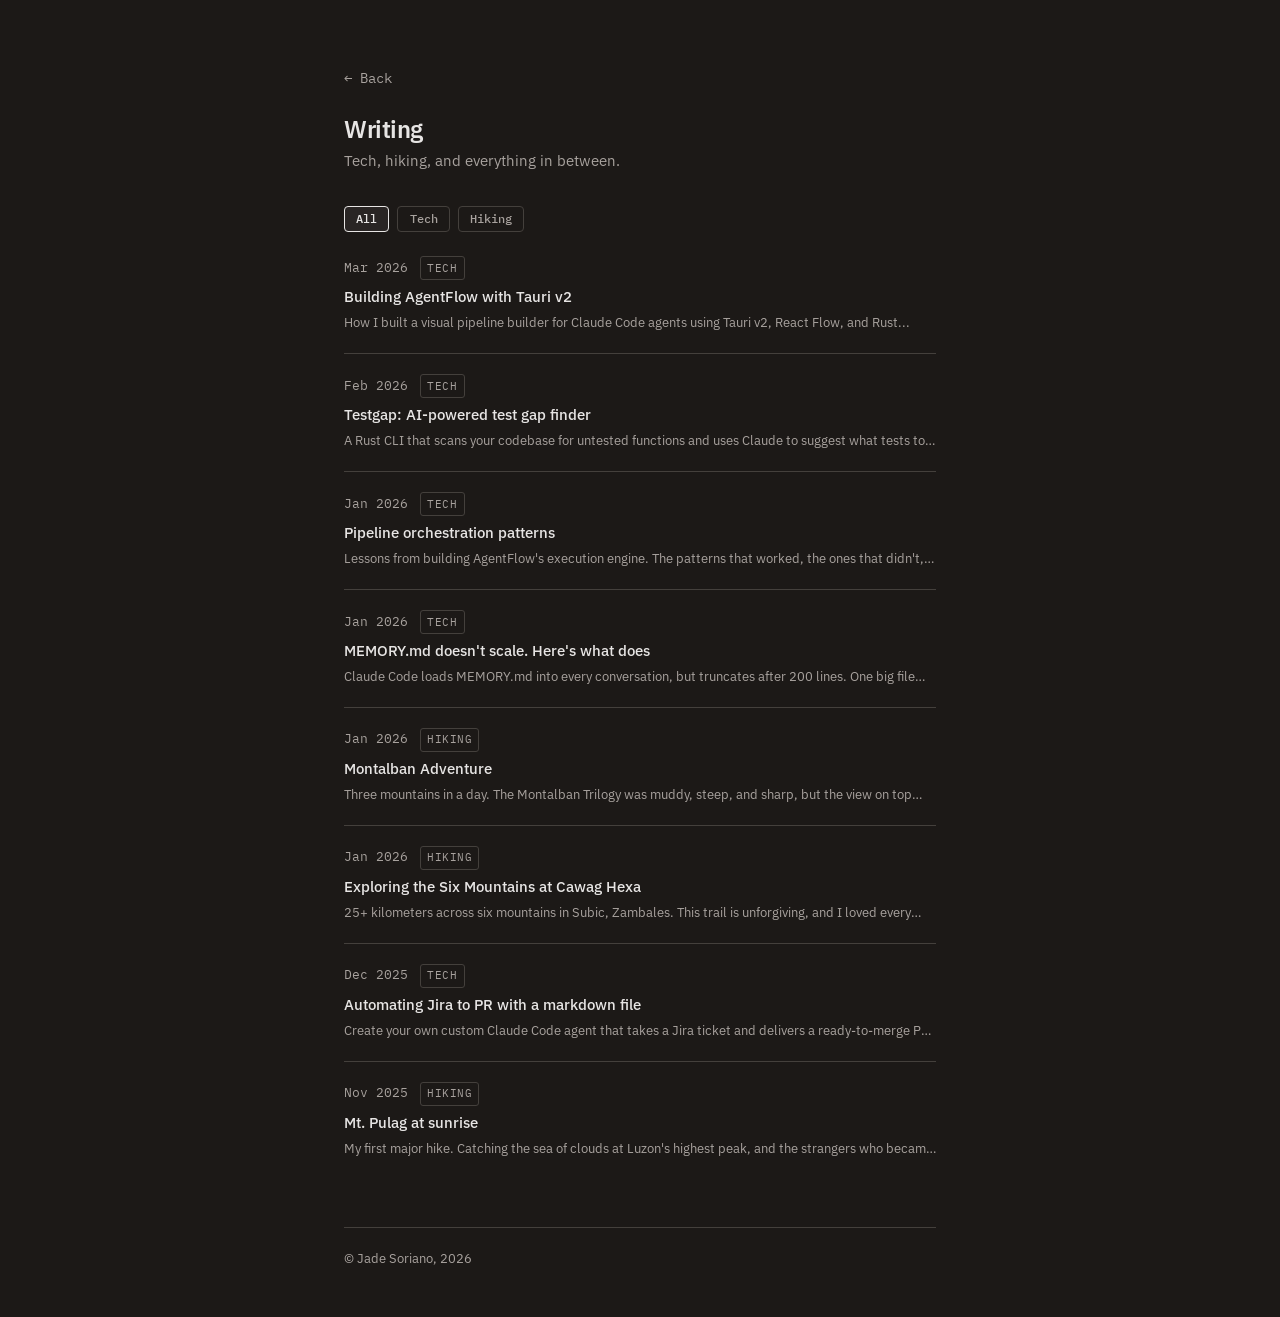
==== commit 9ec1791c: "Dark mode only, sort Cawag Hexa date, add profile photo hover on name - Remove light mode, make dark" ====
--- a/writing.html
+++ b/writing.html
@@ -146,6 +146,28 @@
           <p>Between the summits there's a junction where we took a quick rest. Everyone just sat on the rocks, caught their breath, drank water, and looked at each other like "we're really doing all three." Then we kept going.</p>
           <h4>Would I do it again?</h4>
           <p>Absolutely. It's not a beginner trail, but if you've done a few hikes before, the Trilogy is doable in a day. Just bring gloves for the bouldering, wear pants you don't mind getting muddy, and start early.</p>
+        </template>
+      </li>
+
+      <li id="cawag-hexa" class="writing-item" data-category="hiking" data-title="Exploring the Six Mountains at Cawag Hexa">
+        <div class="writing-meta">
+          <time>Jan 2026</time>
+          <span class="writing-category">hiking</span>
+        </div>
+        <h3>Exploring the Six Mountains at Cawag Hexa</h3>
+        <p class="writing-snippet">25+ kilometers across six mountains in Subic, Zambales. This trail is unforgiving, and I loved every minute of it...</p>
+        <template class="writing-body">
+          <img class="writing-photo" src="assets/images/cawag.jpg" alt="Cawag Hexa trail" />
+          <p>The Cawag Hexa is six mountains in one day: <strong>Mt. Balingkilat</strong>, <strong>Mt. Bira-Bira</strong>, <strong>Mt. Naulaw</strong>, <strong>Mt. Dayungan</strong>, <strong>Mt. Cinco Picos</strong>, and <strong>Mt. Redondo</strong>. Over 25 kilometers of trail in Subic, Zambales. This trail is unforgiving.</p>
+          <h4>The first attempt</h4>
+          <p>My first time, I didn't finish. We made it past the second mountain, Mt. Bira-Bira, but by then I'd run out of water and it was damn hot at the top. We stopped at the <strong>Thinking Tree</strong>, this spot on the trail that literally makes you think about whether you want to keep going. We decided not to. Took what they call the "Cawag Exit" and showed ourselves the way out.</p>
+          <h4>The revenge hike</h4>
+          <p>The second time, I finished it. We started at <strong>3:00 AM</strong> and I didn't reach the end until around <strong>8:00 PM</strong>. Almost 17 hours on the trail.</p>
+          <p>The first mountain is a full assault. Long, steep, and it doesn't let up. You're already working hard before sunrise. But after that, each mountain gives you something different. Different terrain, different views, different kind of tired.</p>
+          <h4>The fourth mountain</h4>
+          <p>Mt. Dayungan was the one that got to me. Same level of difficulty as the first, maybe worse because your legs are already gone by that point. And the fake peaks. You'd think you've reached the top, then there's another one. And another one. Feels like it never ends. I lost count of how many times I thought "okay, <em>this</em> is it" and it wasn't.</p>
+          <h4>The finish</h4>
+          <p>At the end of the trail there's a river. I couldn't enjoy it because it was already dark by the time I got there. But honestly, just finishing was the reward. Each mountain is unique and gives you a completely different experience. I was so happy I came back and completed it the second time around.</p>
         </template>
       </li>
 
@@ -218,27 +240,6 @@
         </template>
       </li>
 
-      <li id="cawag-hexa" class="writing-item" data-category="hiking" data-title="Exploring the Six Mountains at Cawag Hexa">
-        <div class="writing-meta">
-          <time>Nov 2025</time>
-          <span class="writing-category">hiking</span>
-        </div>
-        <h3>Exploring the Six Mountains at Cawag Hexa</h3>
-        <p class="writing-snippet">25+ kilometers across six mountains in Subic, Zambales. This trail is unforgiving, and I loved every minute of it...</p>
-        <template class="writing-body">
-          <img class="writing-photo" src="assets/images/cawag.jpg" alt="Cawag Hexa trail" />
-          <p>The Cawag Hexa is six mountains in one day: <strong>Mt. Balingkilat</strong>, <strong>Mt. Bira-Bira</strong>, <strong>Mt. Naulaw</strong>, <strong>Mt. Dayungan</strong>, <strong>Mt. Cinco Picos</strong>, and <strong>Mt. Redondo</strong>. Over 25 kilometers of trail in Subic, Zambales. This trail is unforgiving.</p>
-          <h4>The first attempt</h4>
-          <p>My first time, I didn't finish. We made it past the second mountain, Mt. Bira-Bira, but by then I'd run out of water and it was damn hot at the top. We stopped at the <strong>Thinking Tree</strong>, this spot on the trail that literally makes you think about whether you want to keep going. We decided not to. Took what they call the "Cawag Exit" and showed ourselves the way out.</p>
-          <h4>The revenge hike</h4>
-          <p>The second time, I finished it. We started at <strong>3:00 AM</strong> and I didn't reach the end until around <strong>8:00 PM</strong>. Almost 17 hours on the trail.</p>
-          <p>The first mountain is a full assault. Long, steep, and it doesn't let up. You're already working hard before sunrise. But after that, each mountain gives you something different. Different terrain, different views, different kind of tired.</p>
-          <h4>The fourth mountain</h4>
-          <p>Mt. Dayungan was the one that got to me. Same level of difficulty as the first, maybe worse because your legs are already gone by that point. And the fake peaks. You'd think you've reached the top, then there's another one. And another one. Feels like it never ends. I lost count of how many times I thought "okay, <em>this</em> is it" and it wasn't.</p>
-          <h4>The finish</h4>
-          <p>At the end of the trail there's a river. I couldn't enjoy it because it was already dark by the time I got there. But honestly, just finishing was the reward. Each mountain is unique and gives you a completely different experience. I was so happy I came back and completed it the second time around.</p>
-        </template>
-      </li>
     </ul>
 
     <div class="modal-overlay" id="modal">
--- a/assets/css/styles.css
+++ b/assets/css/styles.css
@@ -31,27 +31,14 @@
 }
 
 :root {
-  --bg: #f5f5f4;
-  --text: #1c1917;
-  --text-secondary: #78716c;
-  --accent: #292524;
-  --link: #1c1917;
-  --link-hover: #78716c;
-  --divider: #d6d3d1;
-  --track-bg: #e7e5e4;
-}
-
-@media (prefers-color-scheme: dark) {
-  :root {
-    --bg: #1c1917;
-    --text: #e7e5e4;
-    --text-secondary: #a8a29e;
-    --accent: #e7e5e4;
-    --link: #e7e5e4;
-    --link-hover: #a8a29e;
-    --divider: #44403c;
-    --track-bg: #292524;
-  }
+  --bg: #1c1917;
+  --text: #e7e5e4;
+  --text-secondary: #a8a29e;
+  --accent: #e7e5e4;
+  --link: #e7e5e4;
+  --link-hover: #a8a29e;
+  --divider: #44403c;
+  --track-bg: #292524;
 }
 
 html {
@@ -85,6 +72,32 @@
   display: flex;
   justify-content: space-between;
   align-items: flex-start;
+}
+
+.name-hover {
+  position: relative;
+  cursor: default;
+}
+
+.name-img {
+  position: absolute;
+  top: 50%;
+  left: calc(100% + 12px);
+  transform: translateY(-50%) translateX(4px);
+  width: 100px;
+  height: 100px;
+  object-fit: cover;
+  border-radius: 50%;
+  box-shadow: 0 4px 20px rgba(0, 0, 0, 0.3);
+  opacity: 0;
+  pointer-events: none;
+  transition: opacity 0.3s ease, transform 0.3s ease;
+  z-index: 10;
+}
+
+.name-hover:hover .name-img {
+  opacity: 1;
+  transform: translateY(-50%) translateX(0);
 }
 
 .cv-btn {
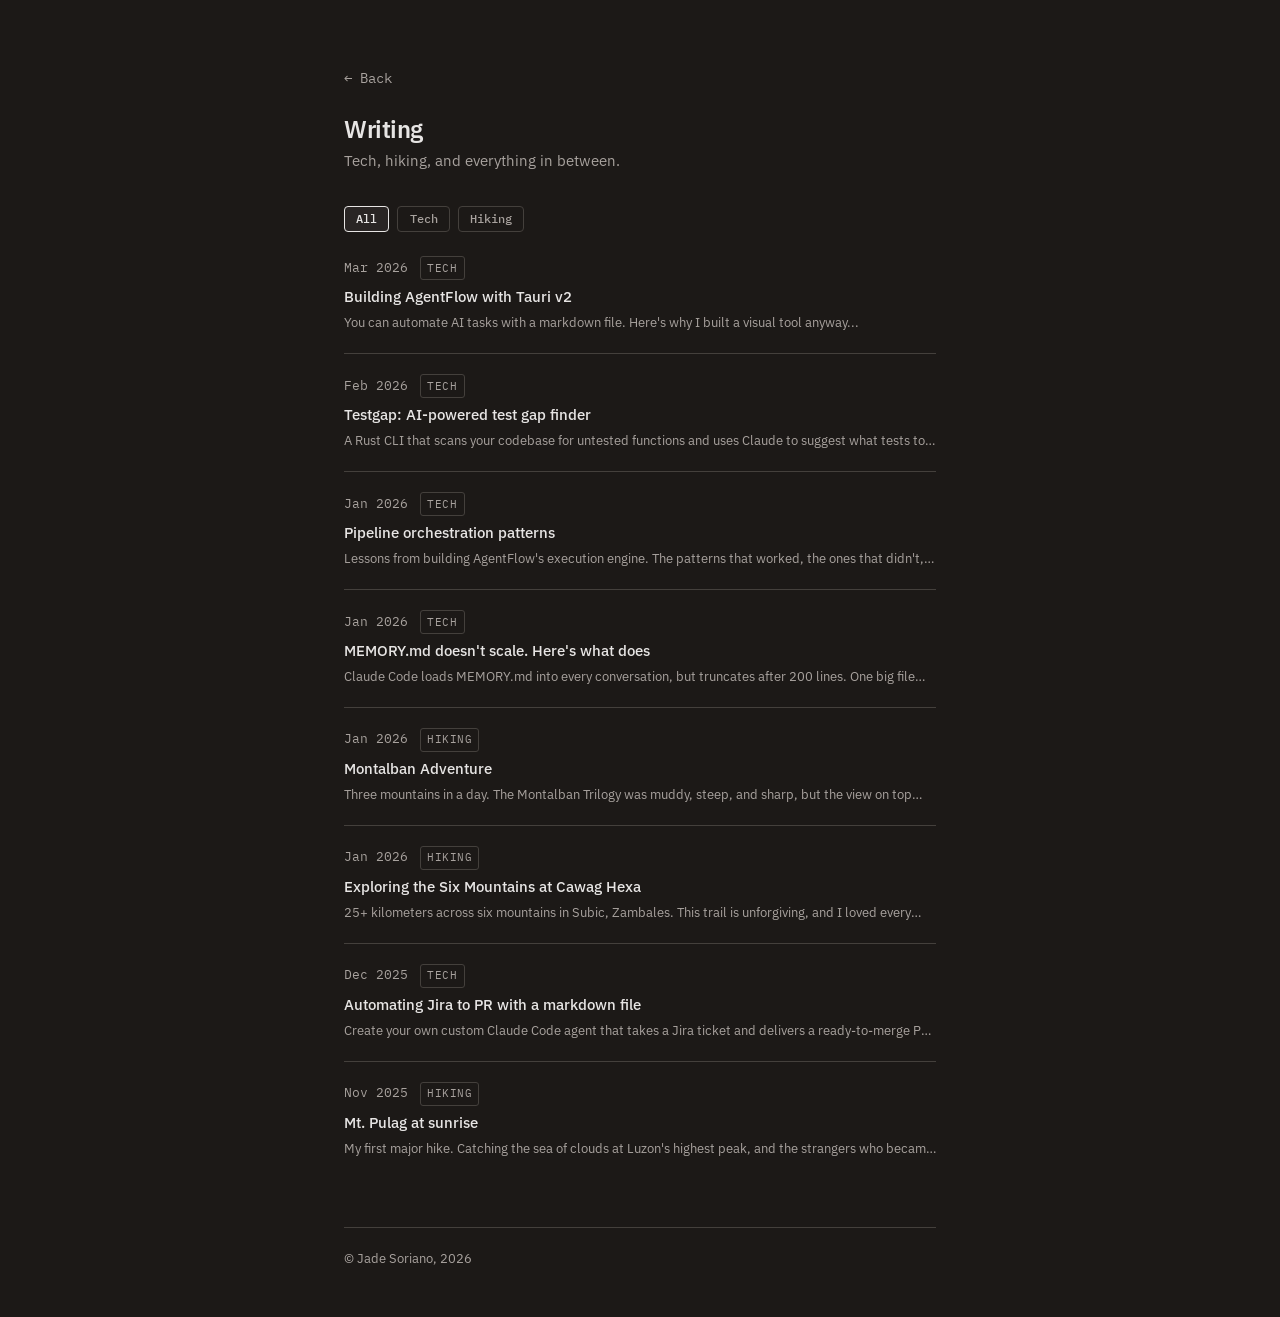
==== commit 65400ca9: "Update AgentFlow writing content based on dev.to blog post Co-Authored-By: Claude Opus 4.6 <noreply@" ====
--- a/writing.html
+++ b/writing.html
@@ -37,23 +37,18 @@
           <span class="writing-category">tech</span>
         </div>
         <h3>Building AgentFlow with Tauri v2</h3>
-        <p class="writing-snippet">How I built a visual pipeline builder for Claude Code agents using Tauri v2, React Flow, and Rust...</p>
-        <template class="writing-body">
-          <p>AgentFlow is a desktop app for visually building, managing, and running Claude Code agent pipelines. I built it with Tauri v2, and here's what I learned shipping a real Rust + React desktop app.</p>
-          <h4>What it does</h4>
-          <p>The core idea is simple: a <strong>drag-and-drop canvas</strong> where you wire together AI tasks, shell commands, git operations, and approval gates into executable pipelines. Think of it as a visual orchestration layer for Claude Code.</p>
-          <ul>
-            <li><strong>6 node types:</strong> AI Task, Shell, Git, Parallel, Approval Gate, Sub-pipeline</li>
-            <li><strong>One-click execution</strong> with real-time status animations and streaming logs</li>
-            <li><strong>Cost tracking</strong> with per-node token estimates in USD, budget limits, and a cost dashboard</li>
-            <li><strong>Resume from failure</strong> so you can pick up where a pipeline broke without re-running everything</li>
-          </ul>
+        <p class="writing-snippet">You can automate AI tasks with a markdown file. Here's why I built a visual tool anyway...</p>
+        <template class="writing-body">
+          <p>Running <code>claude --agent agents/my-workflow.md</code> works. It's simple and it gets the job done. But after using markdown-based agents on real projects, I kept running into the same problems: failed steps meant restarting the whole thing, cost tracking was invisible until the bill showed up, teammates couldn't read the markdown syntax, and parallel execution needed bash scripting workarounds.</p>
+          <p>So I built AgentFlow. A desktop app that lets you do the same thing visually.</p>
+          <h4>Why visual?</h4>
+          <p>Each step is a block on a canvas. While it's running, you can see exactly what's happening: <strong>blue for running, green for completed, red for failed</strong>. When something breaks, you don't restart from scratch. You fix the issue and resume from the failed step.</p>
+          <p>Token usage and dollar amounts are tracked per step with budget limits, so you know what a workflow costs <em>while</em> it's running, not after. Approval gates let you pause execution for human review before continuing. And parallel processing is just drag-and-drop, no scripting needed.</p>
+          <h4>Who it's for</h4>
+          <p>It's for anyone who's been frustrated by restarting failed runs, teams with mixed technical backgrounds where not everyone reads markdown, and people who want visibility into what their AI workflows are actually doing and costing.</p>
           <h4>The stack</h4>
-          <p>Tauri v2 made this feasible as a solo project. The frontend is <strong>React 19 + TypeScript</strong> with React Flow for the canvas editor and Zustand for state. The backend is <strong>Rust with Tokio</strong> for async pipeline execution and SQLite for persistence.</p>
-          <p>The IPC layer is the best part. The frontend invokes Rust functions directly, type-safe and fast. No HTTP server, no serialization overhead. Pipelines are stored as JSON in <code>.claude/pipelines/</code> and auto-generate <code>.claude/agents/*.md</code> files, so everything stays compatible with the Claude Code CLI.</p>
-          <h4>Lessons learned</h4>
-          <p>Tauri's tiny footprint is real. The final binary is <strong>~8 MB</strong> versus Electron's 200 MB+. But the tradeoff is maturity: you'll write more Rust plumbing yourself. For a project like this where the backend <em>is</em> the product, that's actually a feature.</p>
-          <p>Interested? Check out <a href="https://agent-flow-site.vercel.app/" target="_blank" rel="noopener">the AgentFlow site</a> for docs and downloads.</p>
+          <p>Built with <strong>Tauri v2</strong> (Rust backend), <strong>React 19 + TypeScript</strong>, Tailwind CSS, React Flow for the canvas, SQLite for local storage, and Tokio for async operations. The final binary is ~8 MB. It's MIT-licensed and open source.</p>
+          <p>I wrote a longer post about this on <a href="https://dev.to/jadessoriano/you-can-automate-ai-tasks-with-a-markdown-file-heres-why-i-built-a-visual-tool-anyway-405a" target="_blank" rel="noopener">dev.to</a>. You can also check out <a href="https://agent-flow-site.vercel.app/" target="_blank" rel="noopener">the AgentFlow site</a> for docs and downloads.</p>
         </template>
       </li>
 
